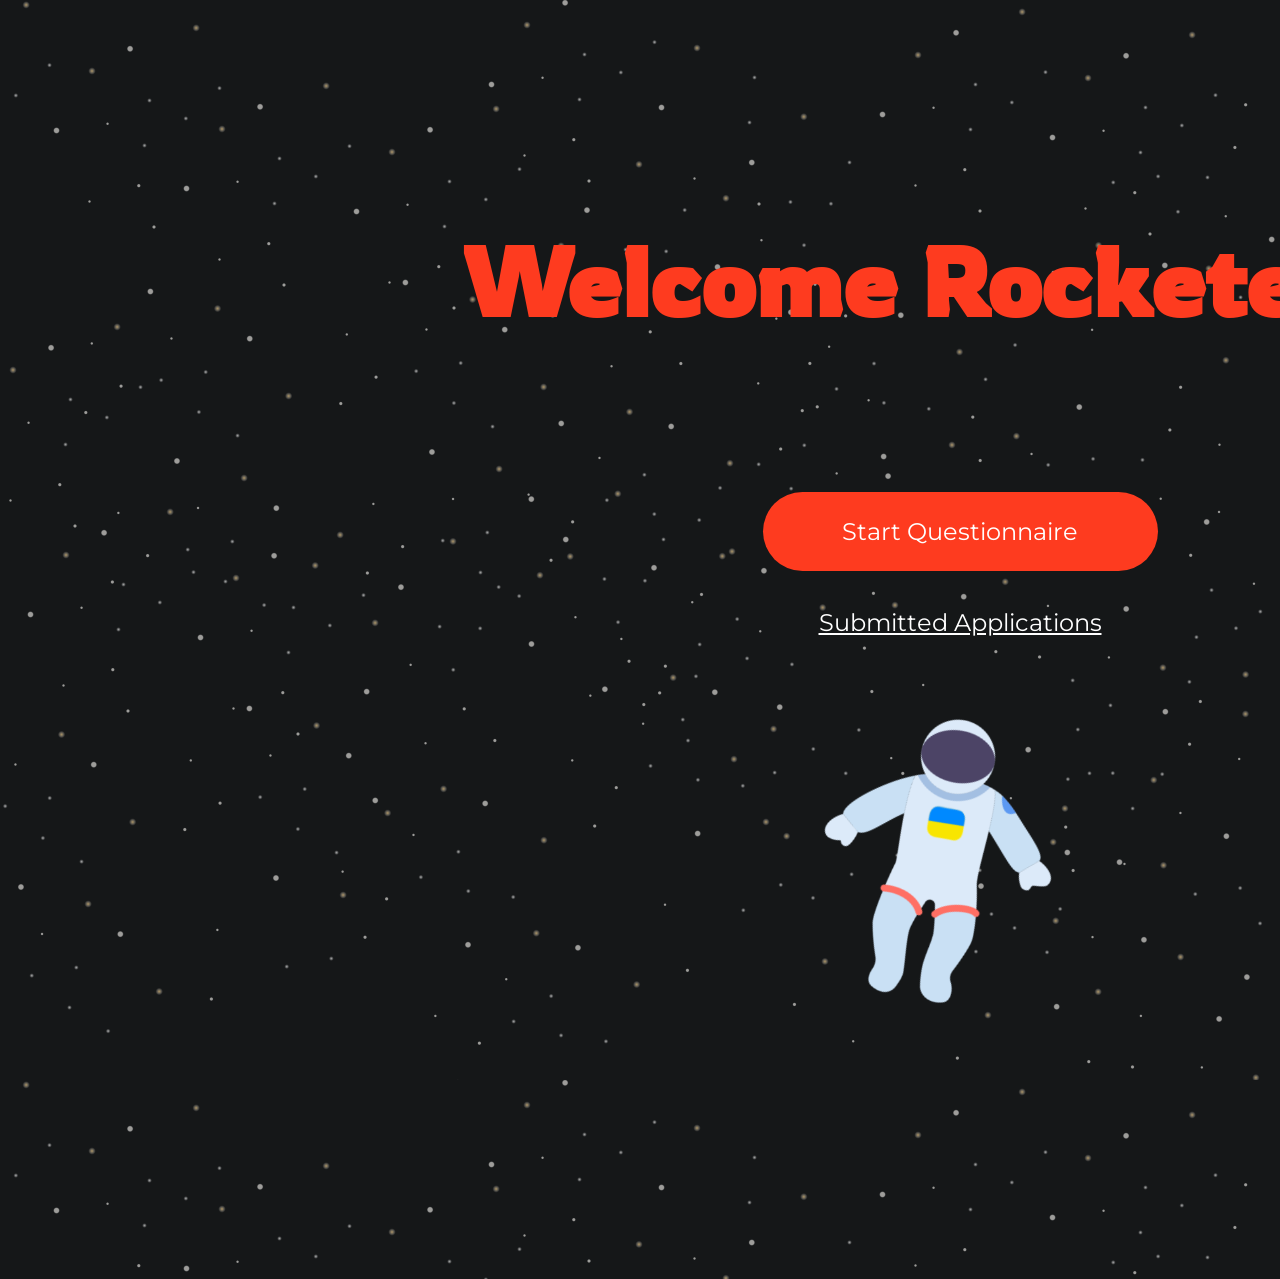
==== index.html @ 0d9f2382 "Version-1" ====
<!DOCTYPE html>
<html lang="en">
  <head>
    <meta charset="UTF-8" />
    <meta http-equiv="X-UA-Compatible" content="IE=edge" />
    <meta name="viewport" content="width=device-width, initial-scale=1.0" />
    <link rel="stylesheet" href="css/style.css" />
    <title>Document</title>
  </head>
  <body>
    <div class="background">
      <div class="welcome">
        <h1 class="title">Welcome Rocketeer !</h1>
      </div>

      <!-- start Questionaire Button -->

      <div class="startQuestionaire">
        <a href="/startQuestionaire.html" class="class">
          <button class="buttonStart" id="start">Start Questionnaire</button>
        </a>
      </div>

      <!-- submitted Applications Button -->

      <div class="submittedApplications">
        <a href="/Submitted.html">
          <button class="buttonSumbit">Submitted Applications</button>
        </a>
      </div>

      <!-- Space Png -->

      <div class="pngSpace">
        <img
          class="png"
          src="/img/imgSpace.png"
          alt="Space"
          width="409.92px;"
        />
      </div>
    </div>
    <script src="script.js"></script>
  </body>
</html>
---- css/style.css ----
/*-----------------Main settings (Welcome Rocketeer !)-----------------*/

* {
  box-sizing: border-box;
  margin: 0px;
  padding: 0px;
}

body {
  display: flex;
  width: 1920px;
  height: 1080px;
  background: url(/img/stars.png);
  background-color: #151718;
  background-size: cover;
  justify-content: center;
}

@font-face {
  font-family: Rowdies;
  src: url(../font/Rowdies-Regular.ttf);
}
@font-face {
  font-family: Montserrat;
  src: url(../font/Montserrat-VariableFont_wght.ttf);
}

.class {
  text-decoration: none;
  color: #ffffff;
  color: #ffffff;
}
/*-----------------Main settings End-----------------*/

/*-----------------Main Part Start-----------------*/

.welcome {
  display: flex;
  justify-content: center;
  margin-top: 175px;
  width: 1090px;
  height: 212px;
}

.title {
  display: flex;
  align-items: center;
  font-family: "Rowdies";
  color: #fe3b1f;
  font-size: 96px;
  cursor: default;
}

/* Start Questionaire Button  */

.startQuestionaire {
  display: flex;
  justify-content: center;
  margin-top: 105px;
  color: #ffffff;
}

.buttonStart {
  background-color: #fe3b1f;
  border: none;
  border-radius: 50px;
  width: 395px;
  height: 79px;
  font-size: 24px;
  color: #ffffff;
  cursor: pointer;
  line-height: 29px;
  font-family: "Montserrat";
  font-style: normal;
  font-weight: normal;
}

/* Submitted Applications Button */

.submittedApplications {
  display: flex;
  justify-content: center;
  margin-top: 18px;
}

.buttonSumbit {
  background-color: Transparent;
  background-repeat: no-repeat;
  border: none;
  cursor: pointer;
  overflow: hidden;
  color: #ffffff;
  font-size: 24px;
  align-items: center;
  text-align: center;
  font-family: "Montserrat";
  font-style: normal;
  font-weight: normal;
  text-decoration-line: underline;
  width: 338px;
  height: 66px;
  z-index: 999;
}

/* Space Png  */

.pngSpace {
  display: flex;
  justify-content: center;
  transform: rotate(-27.28deg);
  margin-right: 55px;
}

/*-----------------Main Part End-----------------*/
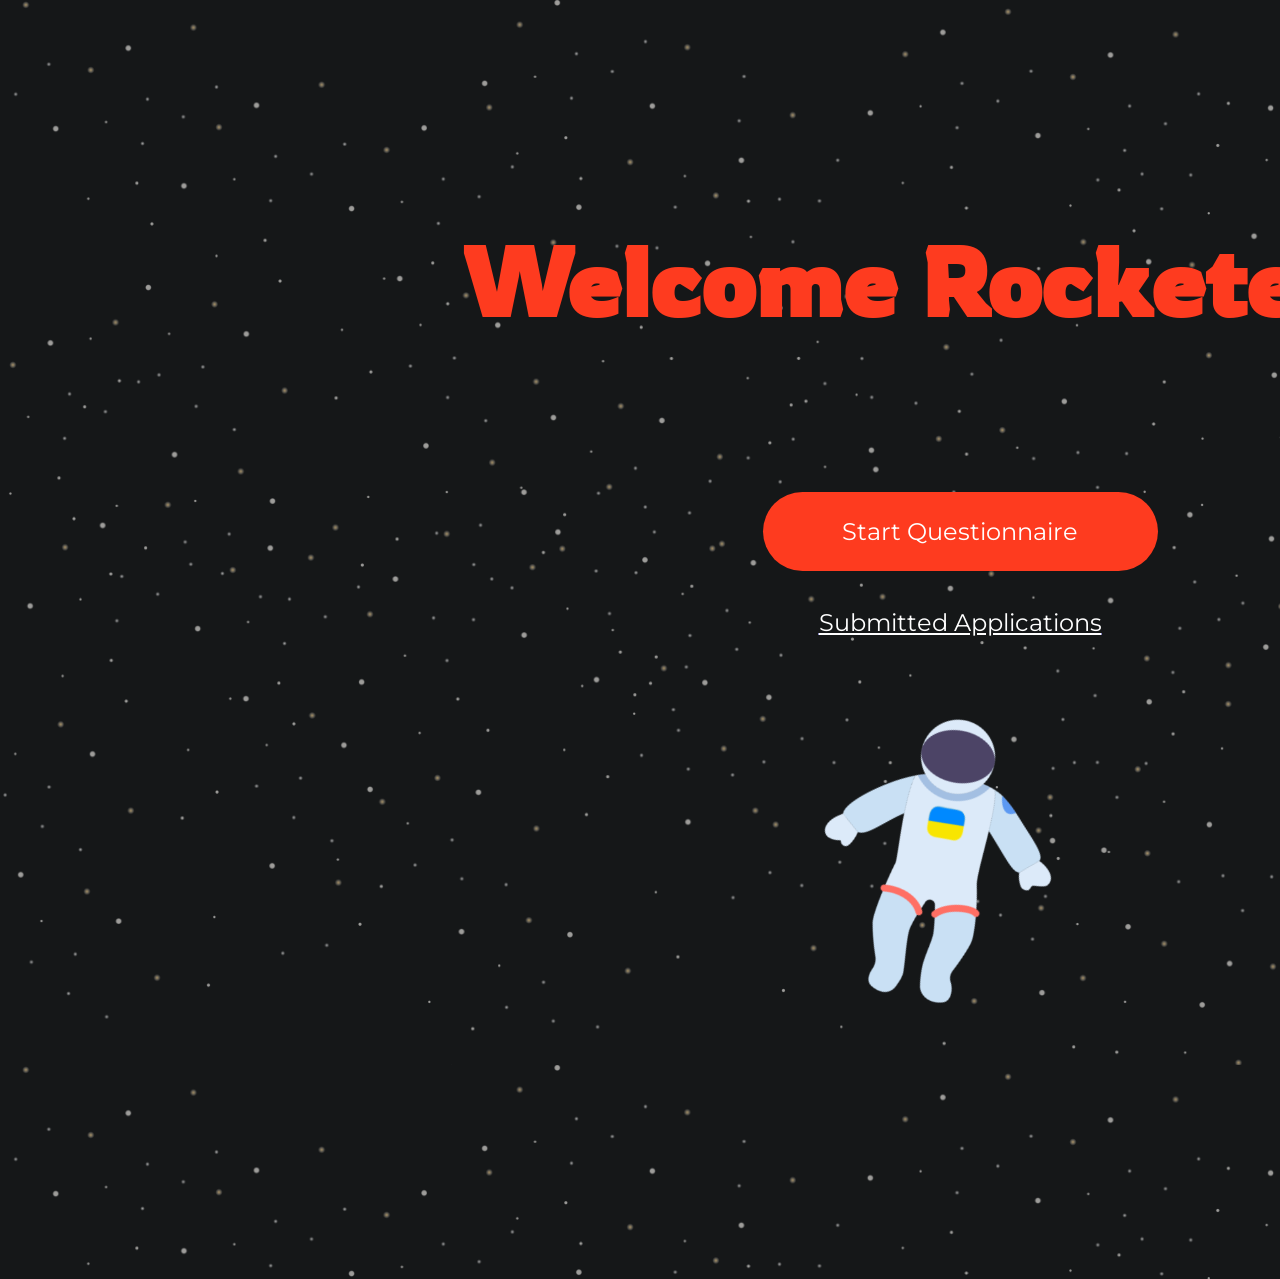
==== commit 0c8f876e: "css" ====
--- a/index.html
+++ b/index.html
@@ -4,7 +4,7 @@
     <meta charset="UTF-8" />
     <meta http-equiv="X-UA-Compatible" content="IE=edge" />
     <meta name="viewport" content="width=device-width, initial-scale=1.0" />
-    <link rel="stylesheet" href="css/style.css" />
+    <link rel="stylesheet" type="text/css" href="css/style.css" />
     <title>Document</title>
   </head>
   <body>
--- a/css/style.css
+++ b/css/style.css
@@ -7,9 +7,10 @@
 }
 
 body {
+  overflow: hidden;
   display: flex;
   width: 1920px;
-  height: 1080px;
+  height: 100%;
   background: url(/img/stars.png);
   background-color: #151718;
   background-size: cover;
@@ -77,12 +78,6 @@
 
 /* Submitted Applications Button */
 
-.submittedApplications {
-  display: flex;
-  justify-content: center;
-  margin-top: 18px;
-}
-
 .buttonSumbit {
   background-color: Transparent;
   background-repeat: no-repeat;
@@ -109,6 +104,13 @@
   justify-content: center;
   transform: rotate(-27.28deg);
   margin-right: 55px;
+  width: auto;
+  height: auto;
 }
 
 /*-----------------Main Part End-----------------*/
+.submittedApplications a {
+  display: flex;
+  justify-content: center;
+  margin-top: 18px;
+}
